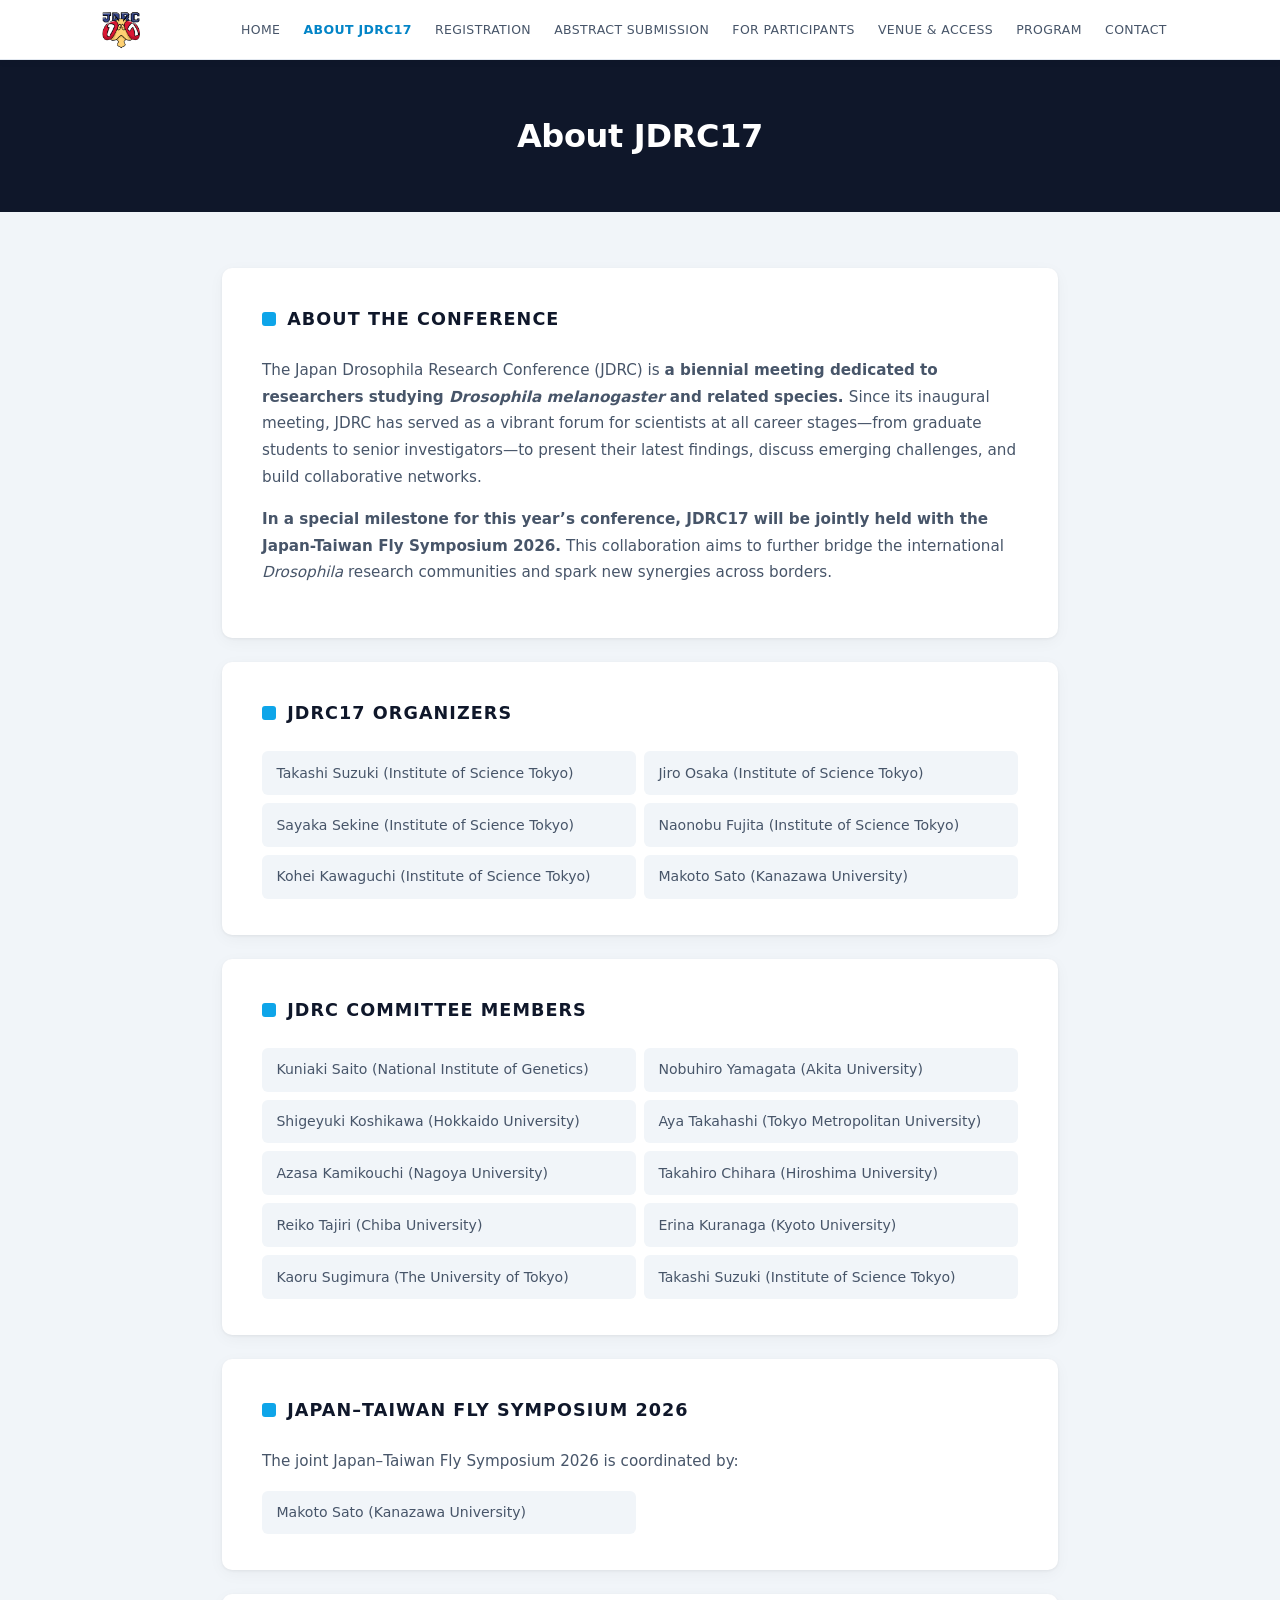
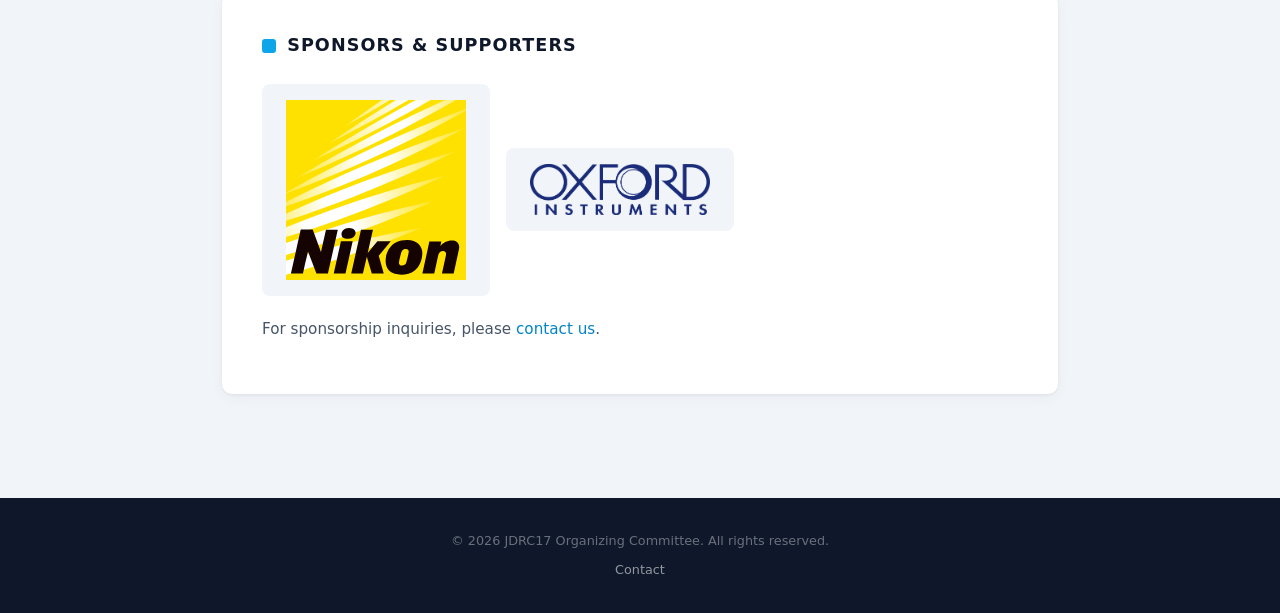
==== about.html @ e9175071 "feat: add JDRC17 organizers" ====
<!DOCTYPE html>
<html lang="ja">
<head>
<!-- Google tag (gtag.js) -->
<script async src="https://www.googletagmanager.com/gtag/js?id=G-LBCGRK3BX6"></script>
<script>
  window.dataLayer = window.dataLayer || [];
  function gtag(){dataLayer.push(arguments);}
  gtag('js', new Date());

  gtag('config', 'G-LBCGRK3BX6');
</script>
  <meta charset="UTF-8">
  <meta name="viewport" content="width=device-width, initial-scale=1.0">
  <title>About JDRC17 – 第17回 日本ショウジョウバエ研究会</title>
  <link rel="stylesheet" href="style.css">
  <link rel="icon" type="image/png" href="images/jdrc17_logo_y.png">
</head>
<body>

<nav>
  <div class="nav-inner">
    <a href="index.html" class="nav-logo"><img src="images/jdrc17_logo_y.png" alt="JDRC17" class="nav-logo-img" height="38"></a>
    <ul class="nav-links" id="navLinks">
      <li><a href="index.html">Home</a></li>
      <li><a href="about.html" class="active">About JDRC17</a></li>
      <li><a href="registration.html">Registration</a></li>
      <li><a href="abstract.html">Abstract Submission</a></li>
      <li><a href="participants.html">For Participants</a></li>
      <li><a href="venue.html">Venue &amp; Access</a></li>
      <li><a href="program.html">Program</a></li>
      <li><a href="contact.html">Contact</a></li>
    </ul>
    <div class="nav-toggle" id="navToggle" aria-label="メニュー">
      <span></span><span></span><span></span>
    </div>
  </div>
</nav>

<div class="page-hero">
  <h1>About JDRC17</h1>
</div>

<main class="container">

  <section class="section-block">
    <h2 class="section-title">About the Conference</h2>
    <p>The Japan Drosophila Research Conference (JDRC) is <strong>a biennial meeting dedicated to researchers studying <em>Drosophila melanogaster</em> and related species. </strong>Since its inaugural meeting, JDRC has served as a vibrant forum for scientists at all career stages—from graduate students to senior investigators—to present their latest findings, discuss emerging challenges, and build collaborative networks.</p>
  
    <p><strong>In a special milestone for this year’s conference, JDRC17 will be jointly held with the Japan-Taiwan Fly Symposium 2026.</strong> This collaboration aims to further bridge the international <em>Drosophila</em> research communities and spark new synergies across borders.</p>
  </section>

  <section class="section-block">
    <h2 class="section-title">JDRC17 Organizers</h2>
    <ul class="organizers-list">
      <li>Takashi Suzuki (Institute of Science Tokyo)</li>
      <li>Jiro Osaka (Institute of Science Tokyo)</li>
      <li>Sayaka Sekine (Institute of Science Tokyo)</li>
      <li>Naonobu Fujita (Institute of Science Tokyo)</li>
      <li>Kohei Kawaguchi (Institute of Science Tokyo)</li>
      <li>Makoto Sato (Kanazawa University)</li>
    </ul>
  </section>

  <section class="section-block">
    <h2 class="section-title">JDRC Committee Members</h2>
    <ul class="organizers-list">
      <li>Kuniaki Saito (National Institute of Genetics)</li>
      <li>Nobuhiro Yamagata (Akita University)</li>
      <li>Shigeyuki Koshikawa (Hokkaido University)</li>
      <li>Aya Takahashi (Tokyo Metropolitan University)</li>
      <li>Azasa Kamikouchi (Nagoya University)</li>
      <li>Takahiro Chihara (Hiroshima University)</li>
      <li>Reiko Tajiri (Chiba University)</li>
      <li>Erina Kuranaga (Kyoto University)</li>
      <li>Kaoru Sugimura (The University of Tokyo)</li>
      <li>Takashi Suzuki (Institute of Science Tokyo)</li>
    </ul>
  </section>

  <section class="section-block">
    <h2 class="section-title">Japan–Taiwan Fly Symposium 2026</h2>
    <p>The joint Japan–Taiwan Fly Symposium 2026 is coordinated by:</p>
    <ul class="organizers-list">
      <li>Makoto Sato (Kanazawa University)</li>
    </ul>
  </section>

  <section class="section-block">
    <h2 class="section-title">Sponsors &amp; Supporters</h2>
    <div class="sponsor-grid">
      <a class="sponsor-item" href="https://www.jp.nikon.com/" target="_blank" rel="noopener noreferrer">
        <img src="images/nikon_logo.svg" alt="Nikon">
      </a>
      <a class="sponsor-item" href="https://www.oxinst.com/" target="_blank" rel="noopener noreferrer">
        <img src="images/oxford_instruments_logo.png" alt="Oxford Instruments">
      </a>
    </div>
    <p style="margin-top:1.25rem;">For sponsorship inquiries, please <a href="contact.html">contact us</a>.</p>
  </section>

</main>

<footer>
  <p>&copy; 2026 JDRC17 Organizing Committee. All rights reserved.</p>
  <p style="margin-top:.4rem;"><a href="contact.html">Contact</a></p>
</footer>

<script>
  document.getElementById('navToggle').addEventListener('click', function() {
    document.getElementById('navLinks').classList.toggle('open');
  });
</script>
</body>
</html>
---- style.css ----
/* ===== Demo Banner ===== */
.demo-banner {
  background: #f59e0b;
  color: #1a1a1a;
  text-align: center;
  padding: .45rem 1rem;
  font-size: .82rem;
  font-weight: 700;
  letter-spacing: .04em;
  position: sticky;
  top: 0;
  z-index: 200;
}

/* ===== Base ===== */
@import url('https://fonts.googleapis.com/css2?family=Inter:wght@300;400;500;600;700;800;900&display=swap');

*, *::before, *::after { box-sizing: border-box; margin: 0; padding: 0; }

:root {
  --ink:        #0f172a;
  --ink-mid:    #475569;
  --ink-light:  #94a3b8;
  --bg:         #f1f5f9;
  --bg-card:    #ffffff;
  --dark:       #0f172a;
  --accent:     #0ea5e9;      /* sky blue */
  --accent-dk:  #0284c7;
  --accent-lt:  #e0f2fe;
  --rule:       #e2e8f0;
  --nav-h:      60px;
}

html { scroll-behavior: smooth; }

body {
  font-family: 'Inter', system-ui, sans-serif;
  color: var(--ink);
  background: var(--bg);
  line-height: 1.75;
}

a { color: var(--accent-dk); text-decoration: none; }
a:hover { text-decoration: underline; }

/* ===== Navigation ===== */
nav {
  position: sticky;
  top: 0;
  z-index: 100;
  background: var(--bg-card);
  height: var(--nav-h);
  display: flex;
  align-items: center;
  border-bottom: 1px solid var(--rule);
  box-shadow: 0 1px 8px rgba(0,0,0,.06);
}

.nav-inner {
  max-width: 1140px;
  width: 100%;
  margin: 0 auto;
  padding: 0 2rem;
  display: flex;
  align-items: center;
}

.nav-logo {
  display: flex;
  align-items: center;
  margin-right: auto;
  padding-right: 2rem;
  text-decoration: none;
  flex-shrink: 0;
}

.nav-logo-img {
  height: 38px;
  width: auto;
  display: block;
}

.nav-links {
  display: flex;
  list-style: none;
  gap: .05rem;
}

.nav-links a {
  display: block;
  color: var(--ink-mid);
  padding: .4rem .7rem;
  font-size: .78rem;
  font-weight: 500;
  letter-spacing: .03em;
  text-transform: uppercase;
  transition: color .15s;
  border-radius: 4px;
}

.nav-links a:hover {
  color: var(--ink);
  background: var(--bg);
  text-decoration: none;
}

.nav-links a.active {
  color: var(--accent-dk);
  font-weight: 700;
  text-decoration: none;
}

/* hamburger */
.nav-toggle {
  display: none;
  flex-direction: column;
  gap: 5px;
  cursor: pointer;
  padding: .5rem;
}
.nav-toggle span {
  display: block;
  width: 22px;
  height: 2px;
  background: var(--ink);
}

/* ===== Hero ===== */
.hero {
  position: relative;
  overflow: hidden;
  min-height: 540px;
  display: flex;
  align-items: center;
  background: var(--dark);
}

.hero-bg {
  position: absolute;
  right: 0;
  top: 0;
  bottom: 0;
  width: 55%;
  height: 100%;
  object-fit: cover;
  object-position: left center;
  z-index: 0;
  filter: brightness(.5) saturate(.7);
}

.hero::after {
  content: '';
  position: absolute;
  inset: 0;
  background: linear-gradient(
    105deg,
    rgba(15,23,42,1)  0%,
    rgba(15,23,42,1)  40%,
    rgba(15,23,42,.1) 60%,
    rgba(15,23,42,0) 100%
  );
  z-index: 1;
}

.hero-content {
  position: relative;
  z-index: 2;
  max-width: 1140px;
  width: 100%;
  margin: 0 auto;
  padding: 5rem 2rem;
}

.hero-badge {
  display: inline-flex;
  align-items: center;
  gap: .5rem;
  background: var(--accent);
  color: #fff;
  font-size: .68rem;
  font-weight: 700;
  letter-spacing: .16em;
  text-transform: uppercase;
  padding: .3rem .9rem;
  border-radius: 20px;
  margin-bottom: 1.5rem;
}

.hero h1 {
  font-size: clamp(1.6rem, 3.5vw, 2.6rem);
  font-weight: 800;
  color: #fff;
  line-height: 1.2;
  max-width: 640px;
  margin-bottom: .5rem;
  letter-spacing: -.01em;
}

.hero h1 span {
  display: block;
  font-size: clamp(.82rem, 1.5vw, 1rem);
  color: rgba(255,255,255,.42);
  font-weight: 400;
  margin-top: .5rem;
  letter-spacing: .01em;
}

/* ===== Jointly Badge ===== */
.jointly-badge {
  display: inline-flex;
  align-items: center;
  margin: 1.25rem 0 2.2rem;
  padding: .45rem 1rem;
  background: rgba(14,165,233,.12);
  color: #7dd3fc;
  font-size: .82rem;
  font-weight: 500;
  border-radius: 4px;
  border: 1px solid rgba(14,165,233,.25);
}

.hero-info {
  display: flex;
  flex-wrap: wrap;
  gap: .75rem;
  max-width: 640px;
}

.hero-info-card {
  background: rgba(255,255,255,.07);
  border: 1px solid rgba(255,255,255,.1);
  border-radius: 8px;
  padding: .9rem 1.3rem;
  min-width: 200px;
  flex: 1;
  backdrop-filter: blur(8px);
}

.hero-info-card .label {
  font-size: .62rem;
  font-weight: 700;
  letter-spacing: .14em;
  text-transform: uppercase;
  color: var(--accent);
  margin-bottom: .3rem;
}

.hero-info-card .value {
  font-size: .88rem;
  font-weight: 600;
  color: #fff;
  line-height: 1.5;
}

.hero-info-card .value-ja {
  font-size: .77rem;
  color: rgba(255,255,255,.38);
  margin-top: .2rem;
}

/* ===== Page Container ===== */
.container {
  max-width: 900px;
  margin: 0 auto;
  padding: 3.5rem 2rem;
}

/* ===== Section Blocks ===== */
.section-block {
  background: var(--bg-card);
  border-radius: 10px;
  padding: 2.25rem 2.5rem;
  margin-bottom: 1.5rem;
  box-shadow: 0 1px 3px rgba(0,0,0,.06), 0 4px 16px rgba(0,0,0,.04);
}

.section-block p {
  margin-bottom: 1rem;
  color: var(--ink-mid);
  font-size: .95rem;
}

/* ===== Section Headings ===== */
h2.section-title {
  font-size: 1.1rem;
  font-weight: 800;
  color: var(--ink);
  margin-bottom: 1.4rem;
  text-transform: uppercase;
  letter-spacing: .06em;
  display: flex;
  align-items: center;
  gap: .7rem;
}

h2.section-title::before {
  content: '';
  display: inline-block;
  width: 14px;
  height: 14px;
  background: var(--accent);
  border-radius: 3px;
  flex-shrink: 0;
}

h3.subsection-title {
  font-size: .88rem;
  font-weight: 700;
  color: var(--ink);
  margin: 1.75rem 0 .6rem;
  text-transform: uppercase;
  letter-spacing: .07em;
  padding-bottom: .4rem;
  border-bottom: 1px solid var(--rule);
}

/* ===== Tables ===== */
.table-wrap {
  overflow-x: auto;
  -webkit-overflow-scrolling: touch;
}

.dates-table {
  width: 100%;
  border-collapse: collapse;
  font-size: .91rem;
}

.dates-table th {
  background: var(--bg);
  color: var(--ink-light);
  font-size: .68rem;
  font-weight: 700;
  letter-spacing: .1em;
  text-transform: uppercase;
  padding: .6rem 1rem;
  text-align: left;
  border-bottom: 2px solid var(--rule);
}

.dates-table td {
  padding: .75rem 1rem;
  border-bottom: 1px solid var(--rule);
  color: var(--ink-mid);
}

.dates-table tbody tr:last-child td { border-bottom: none; }

.dates-table tbody tr:hover td {
  background: var(--accent-lt);
  color: var(--ink);
}

/* ===== Invited Speakers ===== */
.speakers-grid {
  display: grid;
  grid-template-columns: repeat(auto-fill, minmax(200px, 1fr));
  gap: .9rem;
}

.speaker-card {
  background: var(--bg);
  border-radius: 8px;
  padding: 1.1rem 1.2rem;
}

.speaker-card .name {
  font-weight: 700;
  font-size: .95rem;
  color: var(--ink);
}

.speaker-card .affil {
  font-size: .8rem;
  color: var(--ink-light);
  margin-top: .2rem;
}

/* ===== Organizers ===== */
.organizers-list {
  list-style: none;
  display: grid;
  grid-template-columns: repeat(auto-fill, minmax(255px, 1fr));
  gap: .5rem;
}

.organizers-list li {
  font-size: .88rem;
  padding: .6rem .9rem;
  background: var(--bg);
  border-radius: 6px;
  color: var(--ink-mid);
}

/* ===== Sponsors ===== */
.sponsor-grid {
  display: flex;
  flex-wrap: wrap;
  gap: 1rem;
  align-items: center;
}

.sponsor-item {
  display: flex;
  align-items: center;
  justify-content: center;
  background: var(--bg);
  border-radius: 8px;
  padding: 1rem 1.5rem;
  transition: box-shadow .2s;
}

.sponsor-item:hover {
  box-shadow: 0 4px 16px rgba(0,0,0,.1);
  text-decoration: none;
}

.sponsor-item img {
  height: auto;
  width: 180px;
  max-width: 100%;
  object-fit: contain;
  display: block;
}

/* ===== Alert / Announcement ===== */
.alert {
  padding: .85rem 1.1rem;
  margin-bottom: .6rem;
  background: var(--accent-lt);
  border-radius: 6px;
  font-size: .88rem;
  color: var(--ink-mid);
  border-left: 3px solid var(--accent);
}

/* ===== Button ===== */
.btn {
  display: inline-block;
  background: var(--accent);
  color: #fff !important;
  font-weight: 700;
  padding: .65rem 1.8rem;
  border-radius: 6px;
  font-size: .85rem;
  letter-spacing: .04em;
  text-transform: uppercase;
  transition: background .15s, box-shadow .15s;
  text-decoration: none !important;
  margin-top: .75rem;
}

.btn:hover {
  background: var(--accent-dk);
  box-shadow: 0 4px 16px rgba(14,165,233,.35);
}

/* ===== Page Hero (inner pages) ===== */
.page-hero {
  background: var(--dark);
  color: #fff;
  padding: 3rem 2rem;
  text-align: center;
}

.page-hero h1 {
  font-size: clamp(1.4rem, 3vw, 2rem);
  font-weight: 800;
  letter-spacing: -.01em;
}

/* ===== Contact ===== */
.contact-grid {
  display: grid;
  grid-template-columns: repeat(auto-fill, minmax(280px, 1fr));
  gap: 1rem;
}

.contact-card {
  background: var(--bg);
  border-radius: 8px;
  padding: 1.3rem 1.4rem;
}

.contact-card .role {
  font-size: .65rem;
  font-weight: 700;
  text-transform: uppercase;
  letter-spacing: .12em;
  color: var(--accent-dk);
  margin-bottom: .4rem;
}

/* ===== Footer ===== */
footer {
  background: var(--dark);
  color: rgba(255,255,255,.38);
  text-align: center;
  padding: 2rem 1.5rem;
  font-size: .8rem;
  margin-top: 1.5rem;
}

footer a { color: rgba(255,255,255,.55); }
footer a:hover { color: #fff; text-decoration: none; }

/* ===== Responsive ===== */
@media (max-width: 700px) {
  .hero-bg { width: 100%; object-position: 5% center; }
  .hero-content { padding: 3rem 1.5rem; }
  .nav-links {
    display: none;
    flex-direction: column;
    background: var(--bg-card);
    position: absolute;
    top: var(--nav-h);
    left: 0; right: 0;
    padding: .5rem 0;
    box-shadow: 0 4px 16px rgba(0,0,0,.08);
    border-top: 1px solid var(--rule);
  }
  .nav-links.open { display: flex; }
  .nav-links a { font-size: .85rem; padding: .6rem 1.5rem; }
  .nav-toggle { display: flex; }
  .nav-inner { position: relative; }
  .hero-info-card { min-width: 100%; }
  .container { padding: 2rem 1rem; }
  .section-block { padding: 1.5rem 1.25rem; margin-bottom: 1rem; }
}
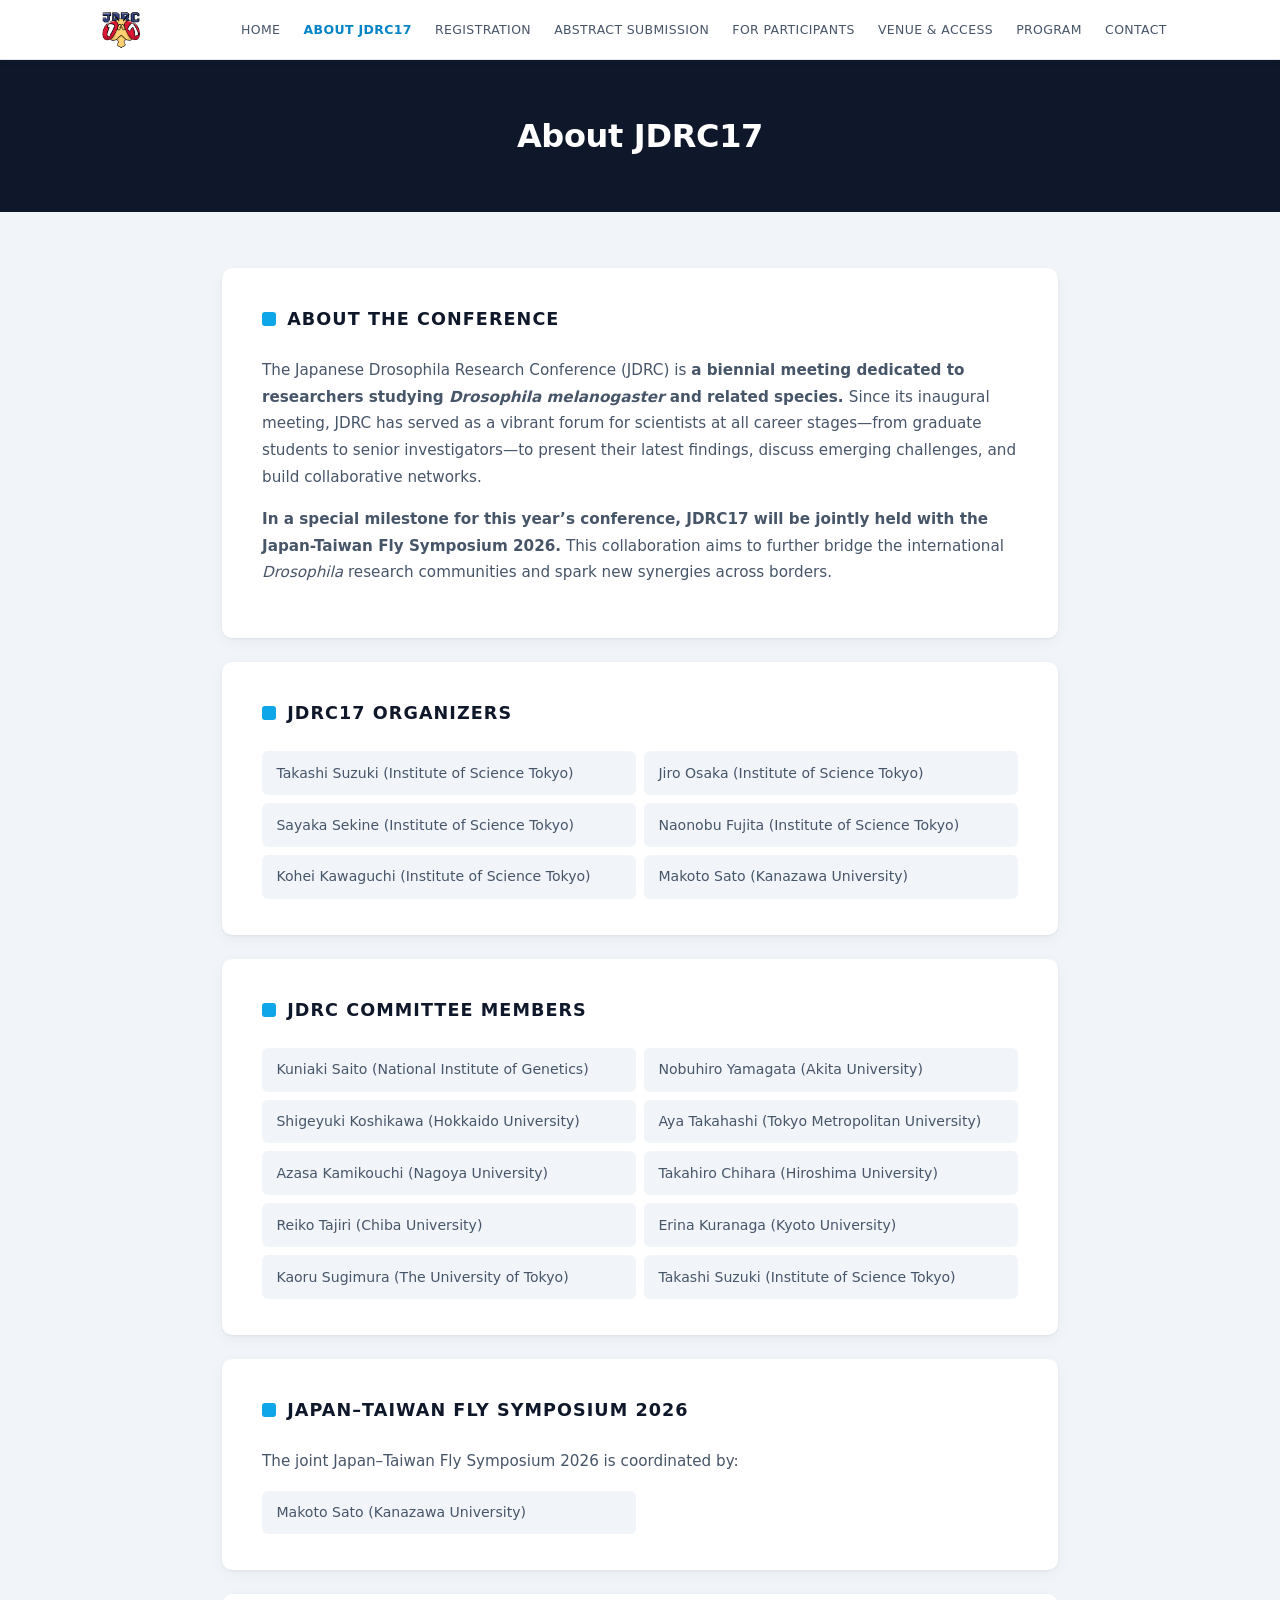
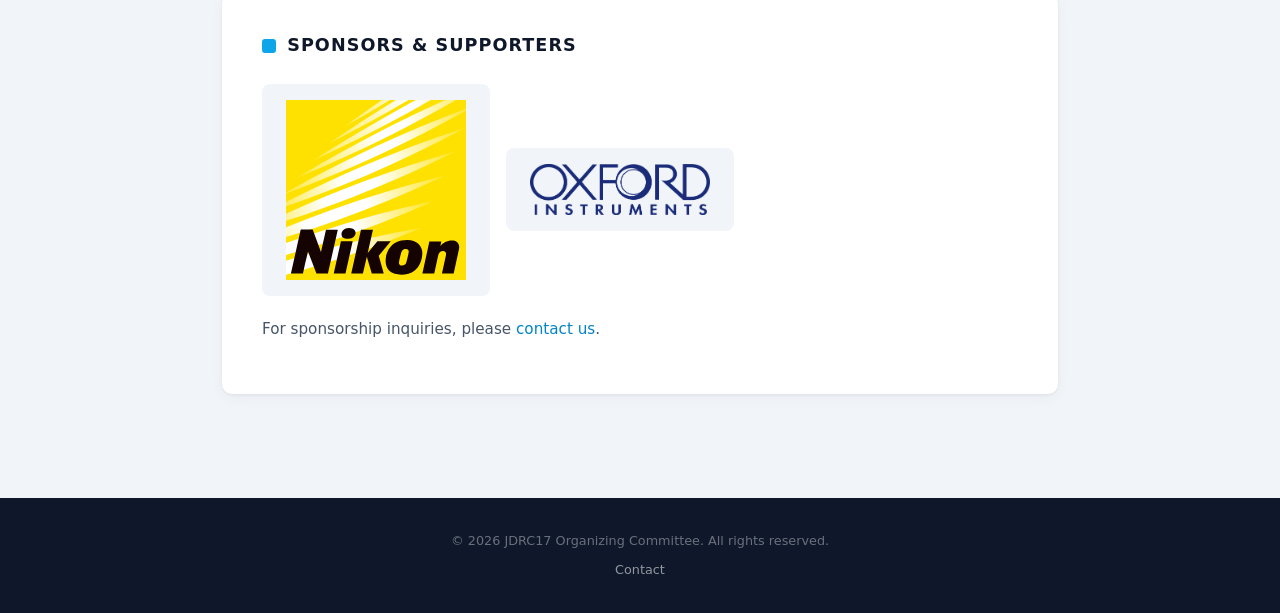
==== commit 3a73fde9: "fix: conference name" ====
--- a/about.html
+++ b/about.html
@@ -45,7 +45,7 @@
 
   <section class="section-block">
     <h2 class="section-title">About the Conference</h2>
-    <p>The Japan Drosophila Research Conference (JDRC) is <strong>a biennial meeting dedicated to researchers studying <em>Drosophila melanogaster</em> and related species. </strong>Since its inaugural meeting, JDRC has served as a vibrant forum for scientists at all career stages—from graduate students to senior investigators—to present their latest findings, discuss emerging challenges, and build collaborative networks.</p>
+    <p>The Japanese Drosophila Research Conference (JDRC) is <strong>a biennial meeting dedicated to researchers studying <em>Drosophila melanogaster</em> and related species. </strong>Since its inaugural meeting, JDRC has served as a vibrant forum for scientists at all career stages—from graduate students to senior investigators—to present their latest findings, discuss emerging challenges, and build collaborative networks.</p>
   
     <p><strong>In a special milestone for this year’s conference, JDRC17 will be jointly held with the Japan-Taiwan Fly Symposium 2026.</strong> This collaboration aims to further bridge the international <em>Drosophila</em> research communities and spark new synergies across borders.</p>
   </section>
--- a/style.css
+++ b/style.css
@@ -374,6 +374,27 @@
   font-size: .8rem;
   color: var(--ink-light);
   margin-top: .2rem;
+}
+
+.keynote-card {
+  border-left: 4px solid var(--accent);
+  padding: 1.4rem 1.6rem;
+}
+
+.keynote-card .talk-title {
+  font-size: 1.15rem;
+  font-weight: 700;
+  color: var(--ink);
+  line-height: 1.5;
+  margin-bottom: .8rem;
+}
+
+.keynote-card .name {
+  font-size: 1rem;
+}
+
+.keynote-card .affil {
+  font-size: .85rem;
 }
 
 /* ===== Organizers ===== */
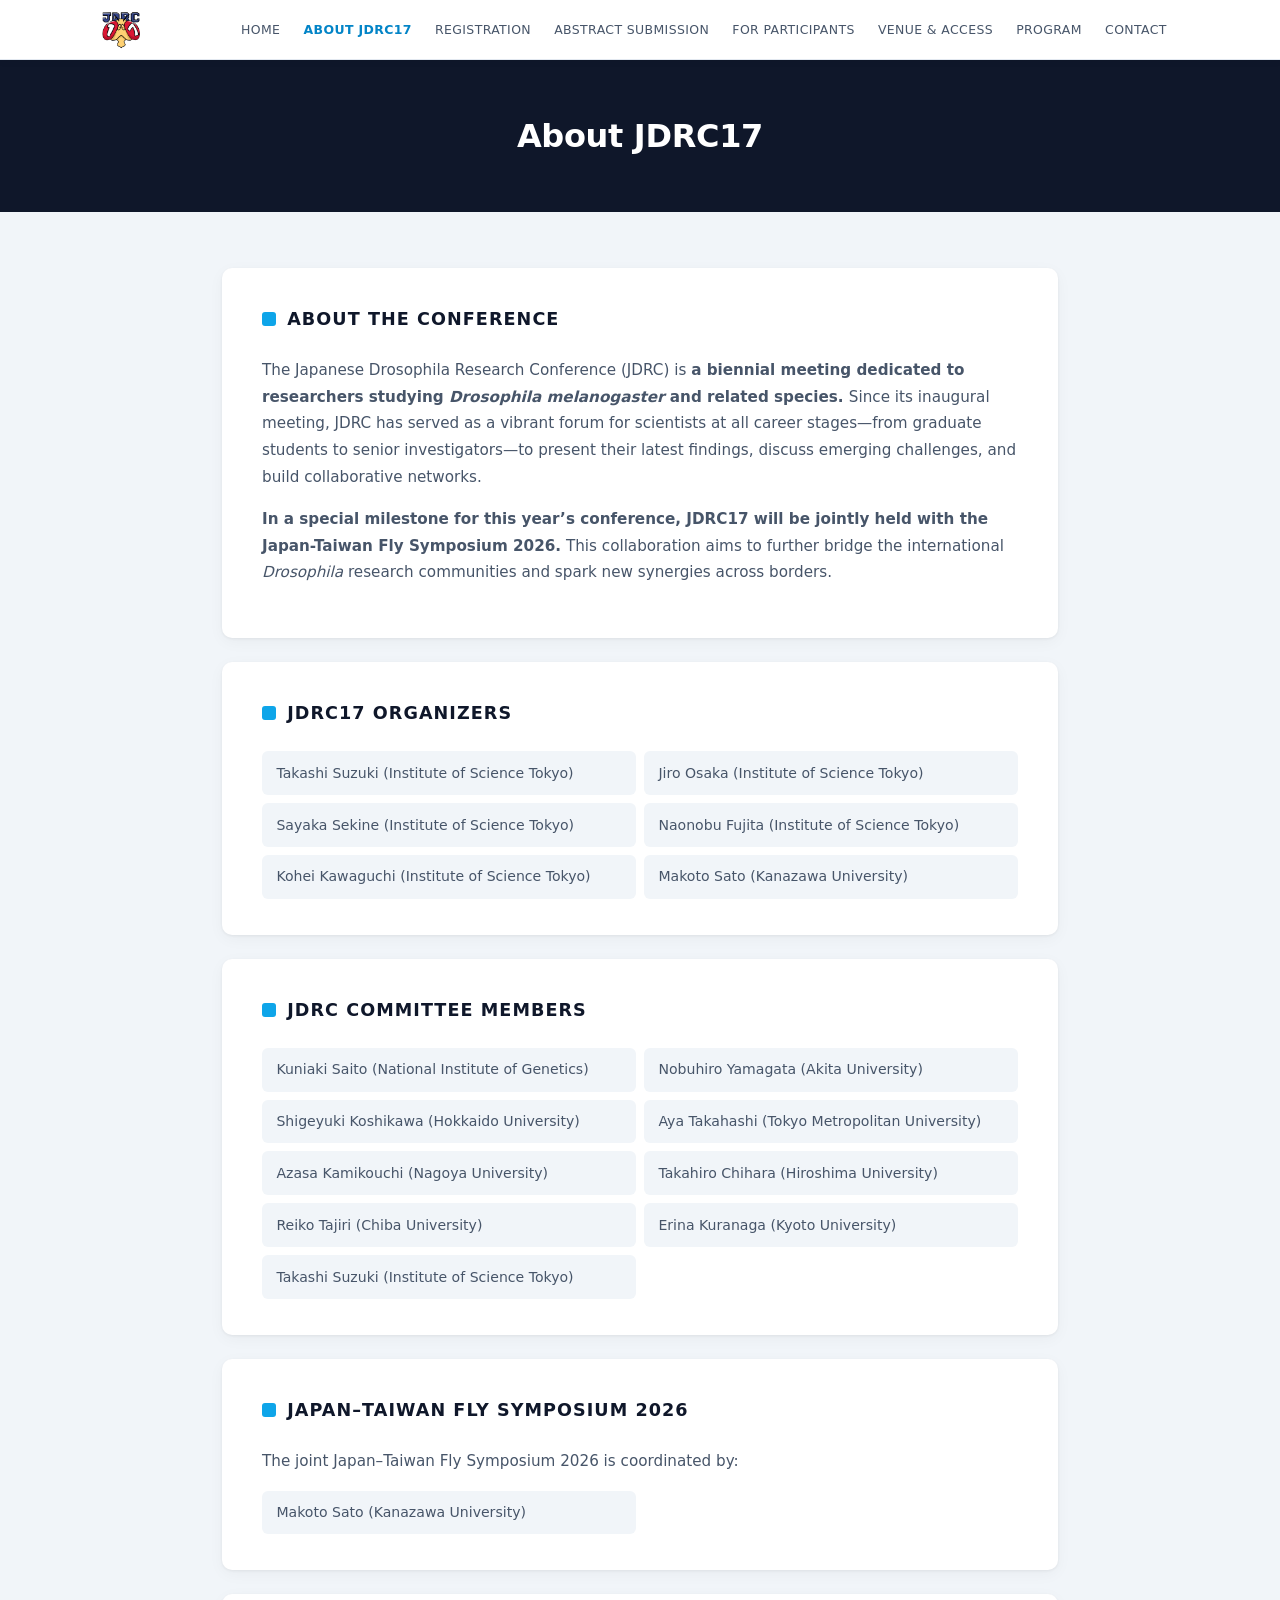
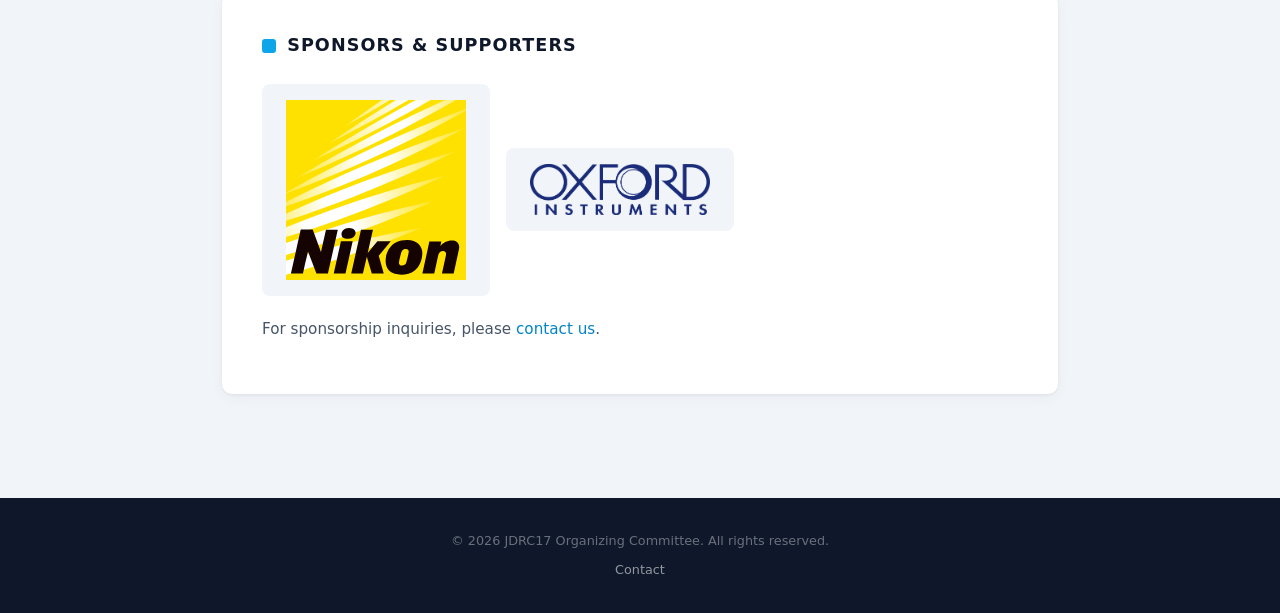
==== commit 1bc3b062: "fix: JDRC Committee Members" ====
--- a/about.html
+++ b/about.html
@@ -73,7 +73,6 @@
       <li>Takahiro Chihara (Hiroshima University)</li>
       <li>Reiko Tajiri (Chiba University)</li>
       <li>Erina Kuranaga (Kyoto University)</li>
-      <li>Kaoru Sugimura (The University of Tokyo)</li>
       <li>Takashi Suzuki (Institute of Science Tokyo)</li>
     </ul>
   </section>
--- a/style.css
+++ b/style.css
@@ -349,6 +349,19 @@
 .dates-table tbody tr:hover td {
   background: var(--accent-lt);
   color: var(--ink);
+}
+
+.dates-table td[rowspan] {
+  text-align: center;
+  vertical-align: middle;
+  background: var(--bg);
+}
+
+.table-subnote {
+  display: inline-block;
+  font-size: .72rem;
+  color: var(--ink-light);
+  margin-top: .15rem;
 }
 
 /* ===== Invited Speakers ===== */
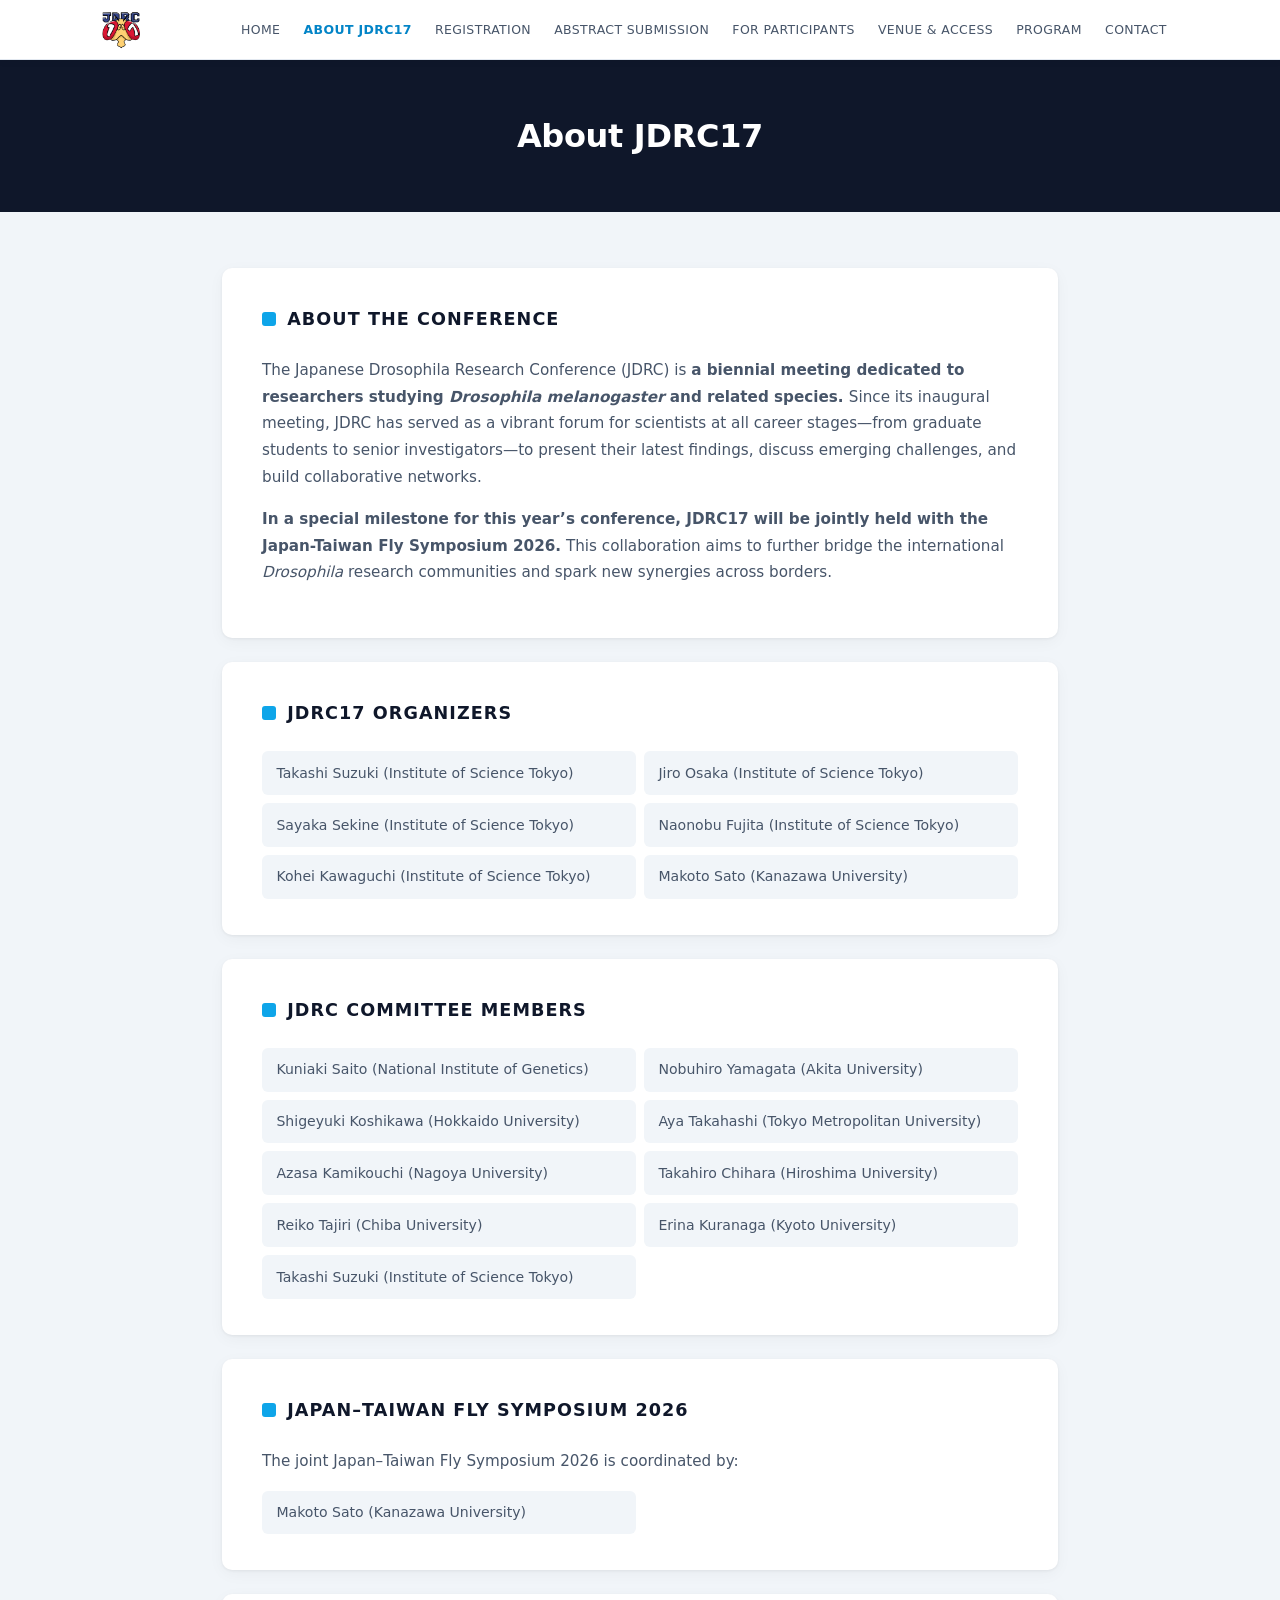
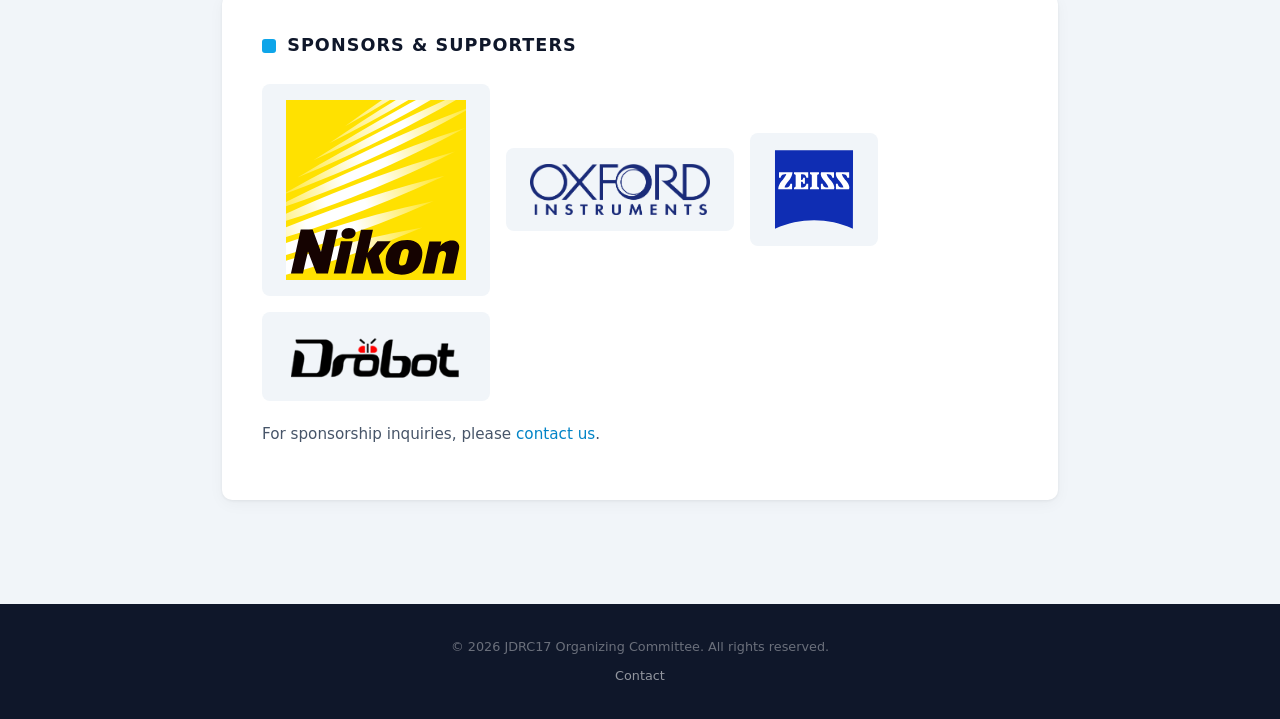
==== commit 039edc1f: "feat: update timetable, presentation guideline and sponsors - Program: new timetable with session ti" ====
--- a/about.html
+++ b/about.html
@@ -94,6 +94,12 @@
       <a class="sponsor-item" href="https://www.oxinst.com/" target="_blank" rel="noopener noreferrer">
         <img src="images/oxford_instruments_logo.png" alt="Oxford Instruments">
       </a>
+      <a class="sponsor-item" href="https://www.zeiss.co.jp/" target="_blank" rel="noopener noreferrer">
+        <img src="images/zeiss_logo.svg" alt="Carl Zeiss Co., Ltd." style="width:80px;">
+      </a>
+      <a class="sponsor-item" href="https://www.drobot.com.tw/" target="_blank" rel="noopener noreferrer">
+        <img src="images/drobot_logo.png" alt="DroBot Biotechnology">
+      </a>
     </div>
     <p style="margin-top:1.25rem;">For sponsorship inquiries, please <a href="contact.html">contact us</a>.</p>
   </section>
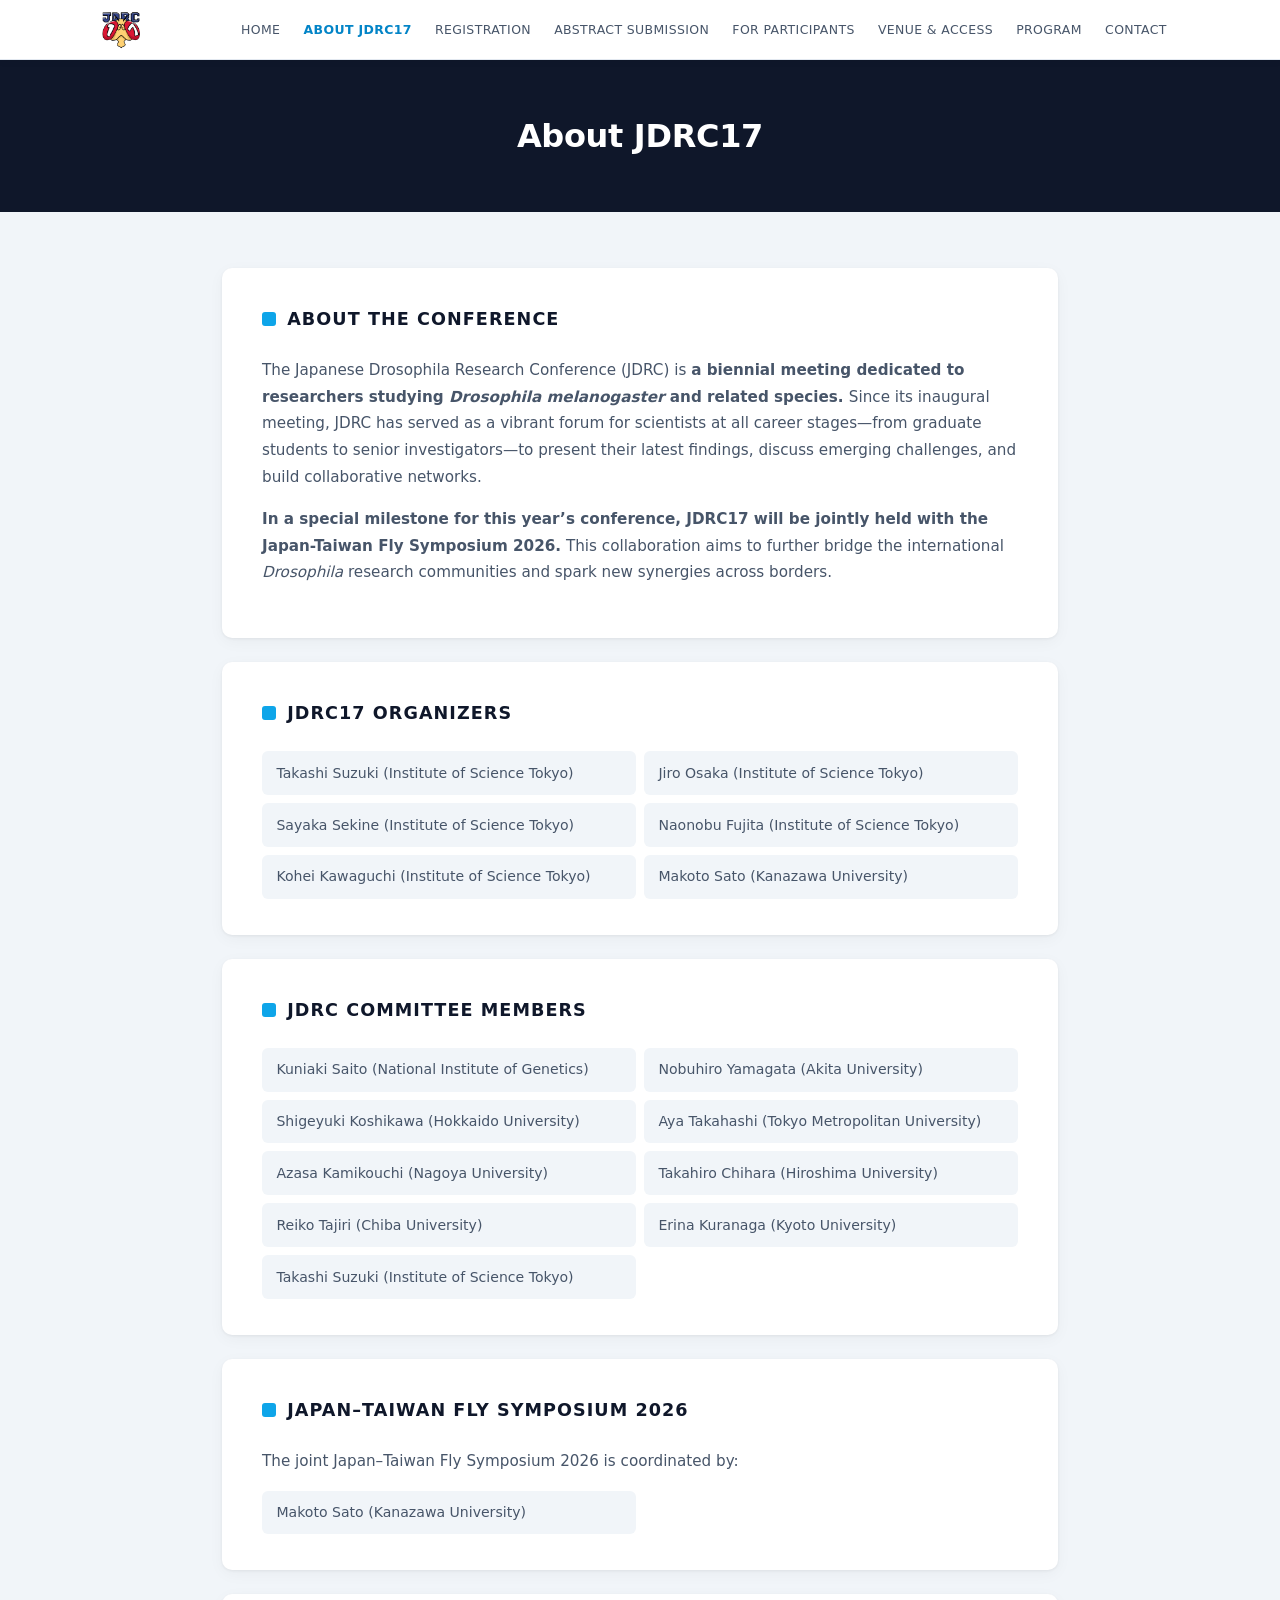
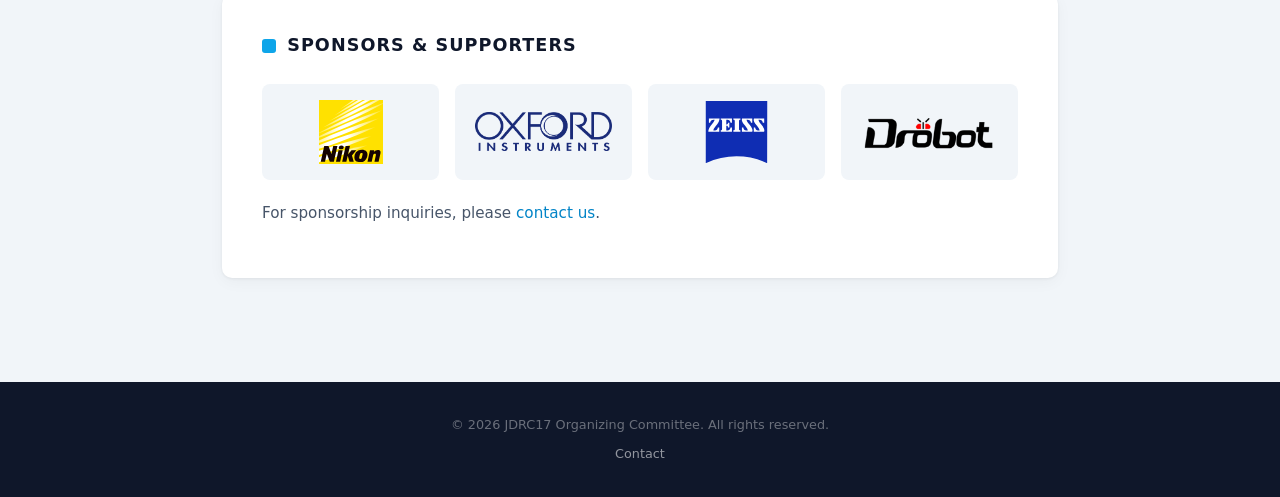
==== commit 86139597: "fix: sponsor logos" ====
--- a/about.html
+++ b/about.html
@@ -95,7 +95,7 @@
         <img src="images/oxford_instruments_logo.png" alt="Oxford Instruments">
       </a>
       <a class="sponsor-item" href="https://www.zeiss.co.jp/" target="_blank" rel="noopener noreferrer">
-        <img src="images/zeiss_logo.svg" alt="Carl Zeiss Co., Ltd." style="width:80px;">
+        <img src="images/zeiss_logo.svg" alt="Carl Zeiss Co., Ltd.">
       </a>
       <a class="sponsor-item" href="https://www.drobot.com.tw/" target="_blank" rel="noopener noreferrer">
         <img src="images/drobot_logo.png" alt="DroBot Biotechnology">
--- a/style.css
+++ b/style.css
@@ -428,10 +428,9 @@
 
 /* ===== Sponsors ===== */
 .sponsor-grid {
-  display: flex;
-  flex-wrap: wrap;
+  display: grid;
+  grid-template-columns: repeat(auto-fit, minmax(130px, 1fr));
   gap: 1rem;
-  align-items: center;
 }
 
 .sponsor-item {
@@ -440,7 +439,7 @@
   justify-content: center;
   background: var(--bg);
   border-radius: 8px;
-  padding: 1rem 1.5rem;
+  padding: 1rem 1.25rem;
   transition: box-shadow .2s;
 }
 
@@ -449,13 +448,37 @@
   text-decoration: none;
 }
 
+/* Every logo gets the same box; object-fit keeps its aspect ratio inside it */
 .sponsor-item img {
-  height: auto;
-  width: 180px;
-  max-width: 100%;
+  width: 100%;
+  height: 64px;
   object-fit: contain;
   display: block;
 }
+
+/* Compact sponsor strip (top page) */
+.sponsor-strip { padding: 1.5rem 2.5rem; }
+
+.sponsor-strip-head {
+  display: flex;
+  align-items: baseline;
+  justify-content: space-between;
+  margin-bottom: .9rem;
+}
+
+.sponsor-strip-label {
+  font-size: .72rem;
+  font-weight: 700;
+  letter-spacing: .12em;
+  text-transform: uppercase;
+  color: var(--ink-light);
+}
+
+.sponsor-strip-head a { font-size: .78rem; }
+
+.sponsor-strip .sponsor-grid { gap: .75rem; }
+.sponsor-strip .sponsor-item { padding: .75rem 1rem; }
+.sponsor-strip .sponsor-item img { height: 44px; }
 
 /* ===== Alert / Announcement ===== */
 .alert {
@@ -560,4 +583,5 @@
   .hero-info-card { min-width: 100%; }
   .container { padding: 2rem 1rem; }
   .section-block { padding: 1.5rem 1.25rem; margin-bottom: 1rem; }
-}
+  .sponsor-strip { padding: 1.25rem; }
+}
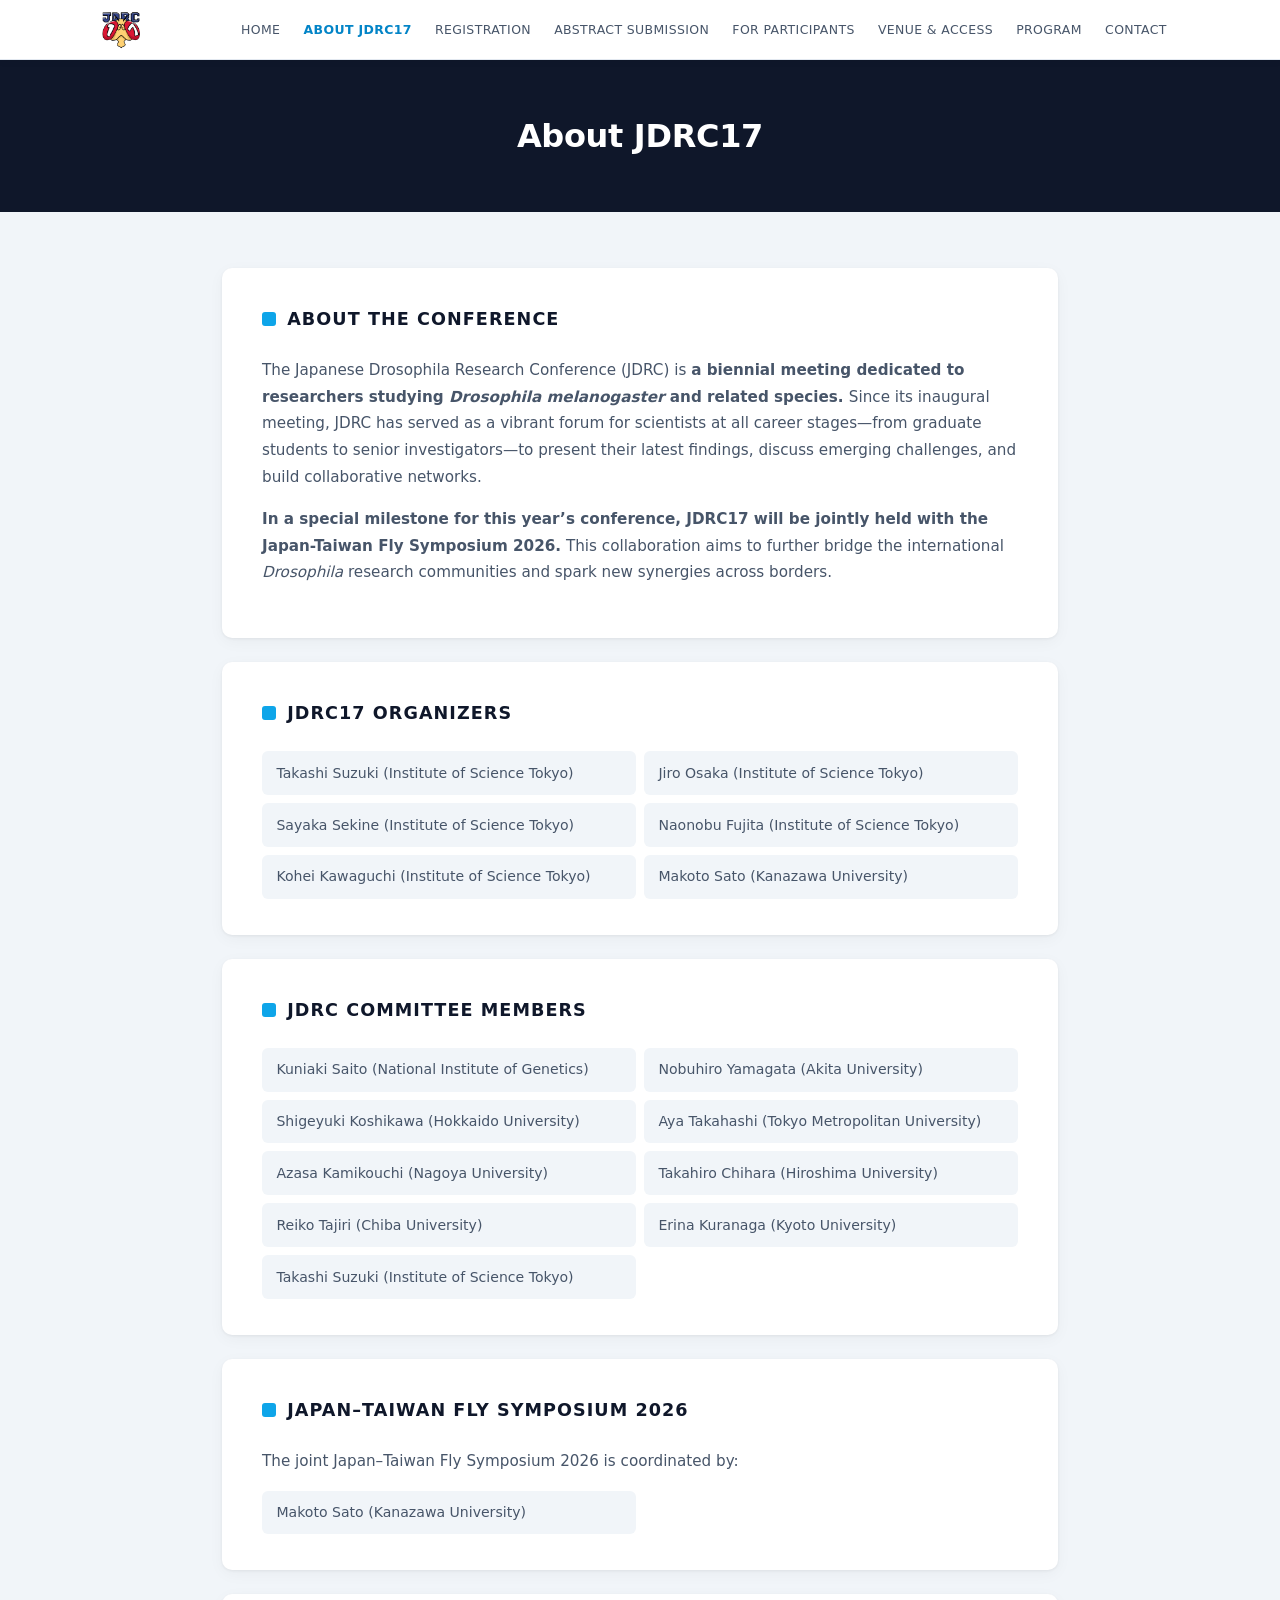
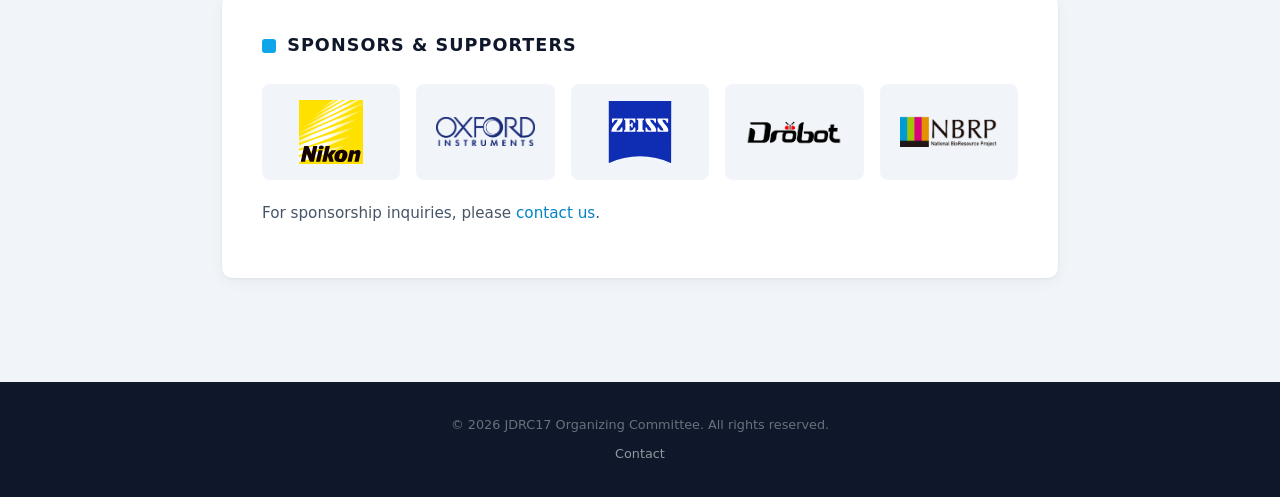
==== commit 1c0666ee: "feat: add NBRP to sponsors - Home/About: add National BioResource Project (NBRP) logo at the end of " ====
--- a/about.html
+++ b/about.html
@@ -100,6 +100,9 @@
       <a class="sponsor-item" href="https://www.drobot.com.tw/" target="_blank" rel="noopener noreferrer">
         <img src="images/drobot_logo.png" alt="DroBot Biotechnology">
       </a>
+      <a class="sponsor-item" href="https://nbrp.jp/en/" target="_blank" rel="noopener noreferrer">
+        <img class="logo-on-white" src="images/nbrp_logo.jpg" alt="National BioResource Project (NBRP)">
+      </a>
     </div>
     <p style="margin-top:1.25rem;">For sponsorship inquiries, please <a href="contact.html">contact us</a>.</p>
   </section>
--- a/style.css
+++ b/style.css
@@ -455,6 +455,9 @@
   object-fit: contain;
   display: block;
 }
+
+/* Logos supplied on a white background blend into the card instead of showing a white box */
+.sponsor-item img.logo-on-white { mix-blend-mode: multiply; }
 
 /* Compact sponsor strip (top page) */
 .sponsor-strip { padding: 1.5rem 2.5rem; }
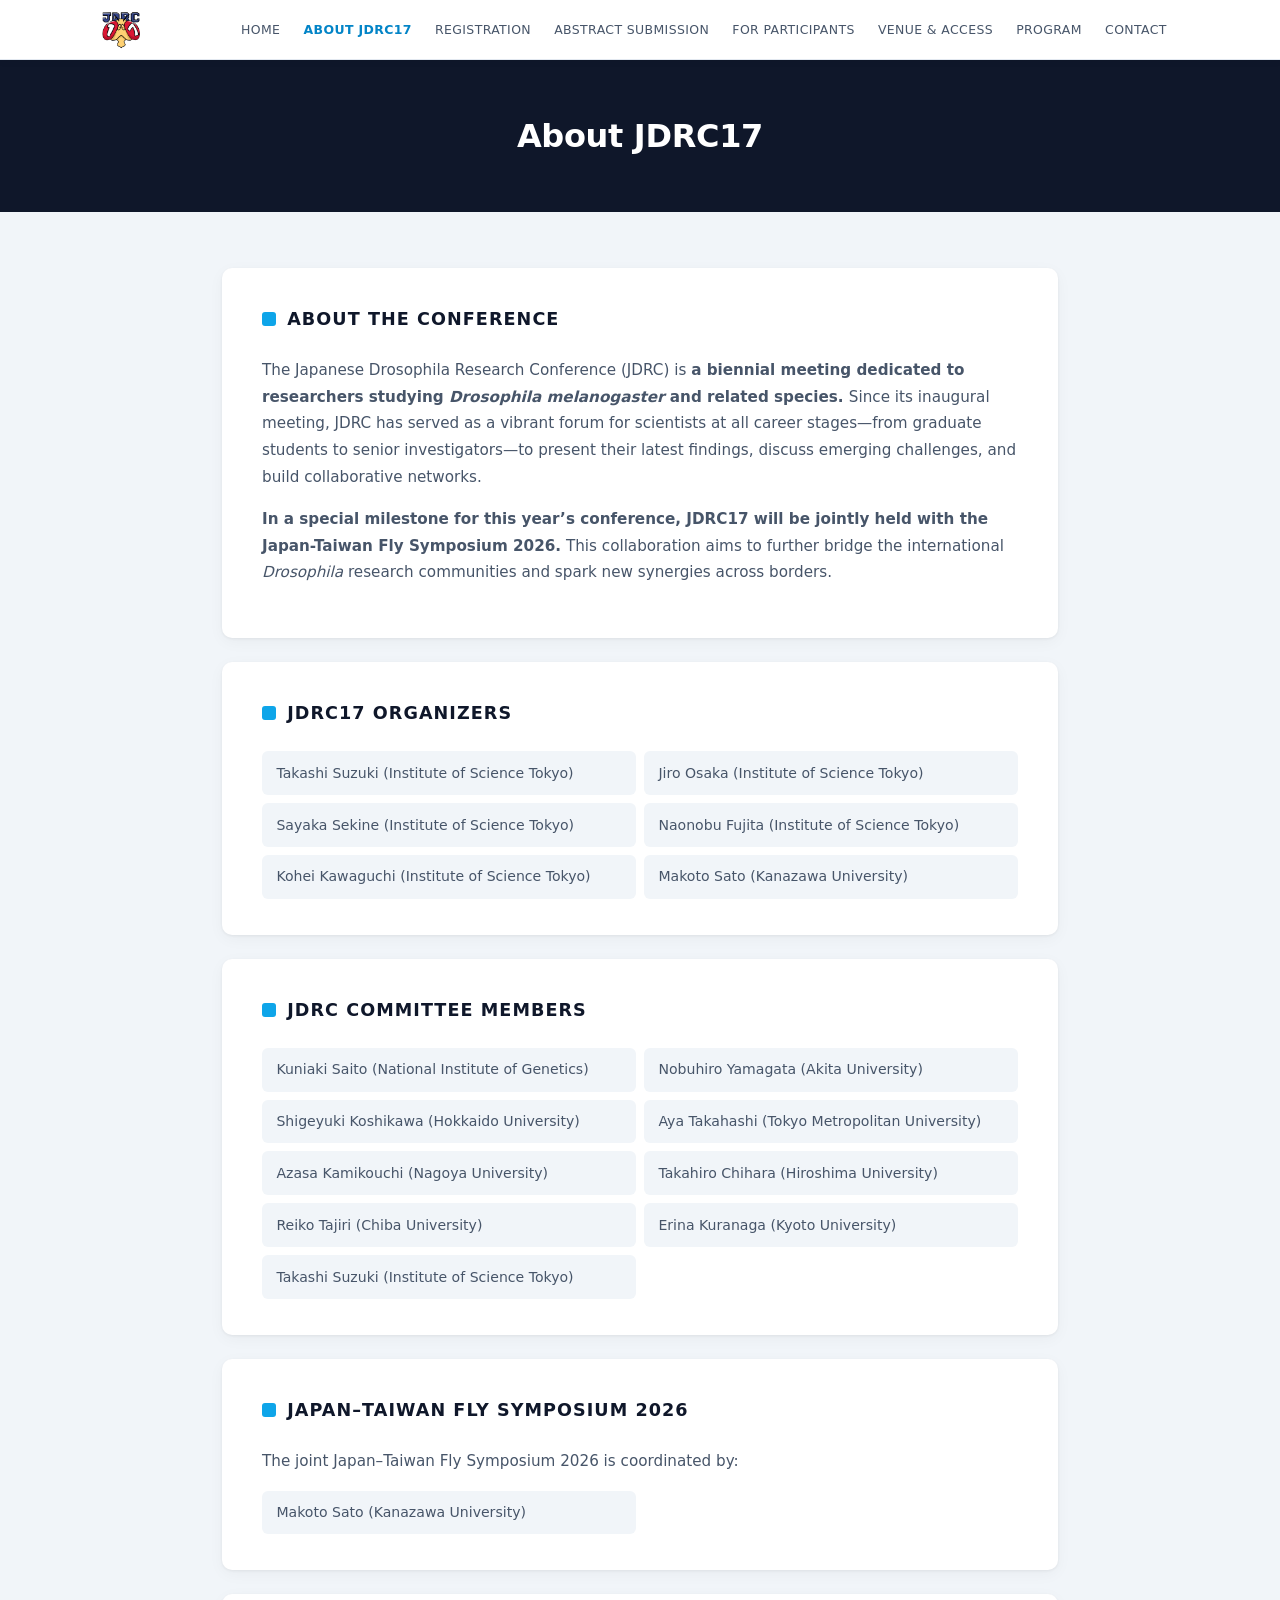
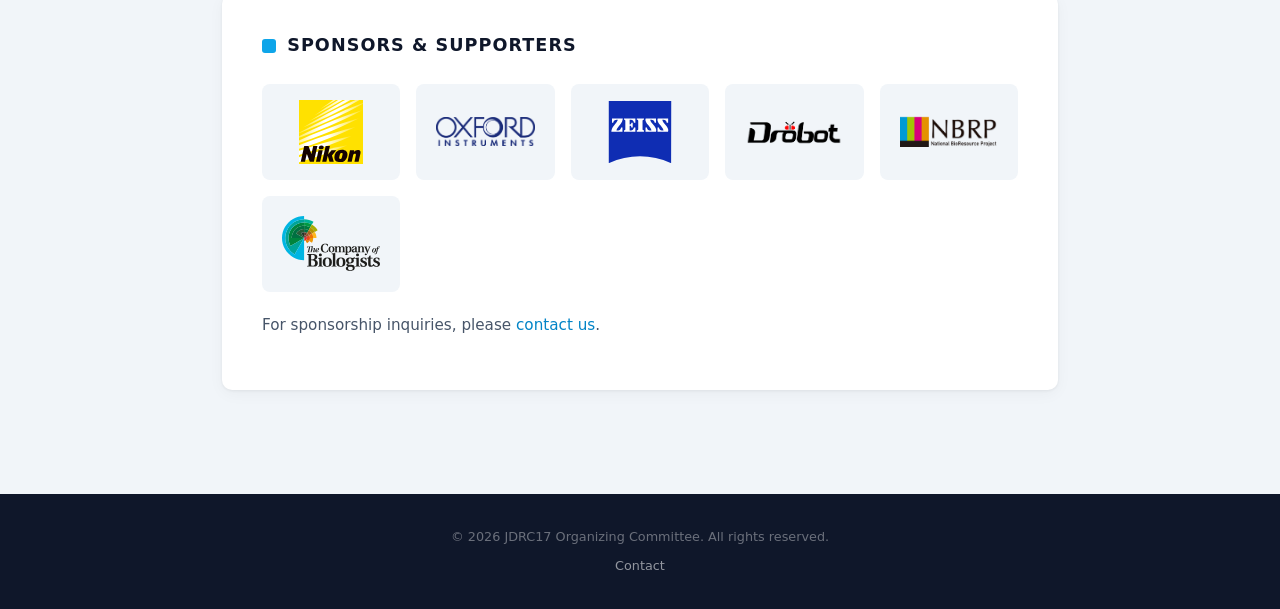
==== commit 6ac2edf3: "feat: add The Company of Biologists to sponsors - Home/About: add The Company of Biologists logo at " ====
--- a/about.html
+++ b/about.html
@@ -103,6 +103,9 @@
       <a class="sponsor-item" href="https://nbrp.jp/en/" target="_blank" rel="noopener noreferrer">
         <img class="logo-on-white" src="images/nbrp_logo.jpg" alt="National BioResource Project (NBRP)">
       </a>
+      <a class="sponsor-item" href="https://www.biologists.com/" target="_blank" rel="noopener noreferrer">
+        <img src="images/company_of_biologists_logo.svg" alt="The Company of Biologists">
+      </a>
     </div>
     <p style="margin-top:1.25rem;">For sponsorship inquiries, please <a href="contact.html">contact us</a>.</p>
   </section>
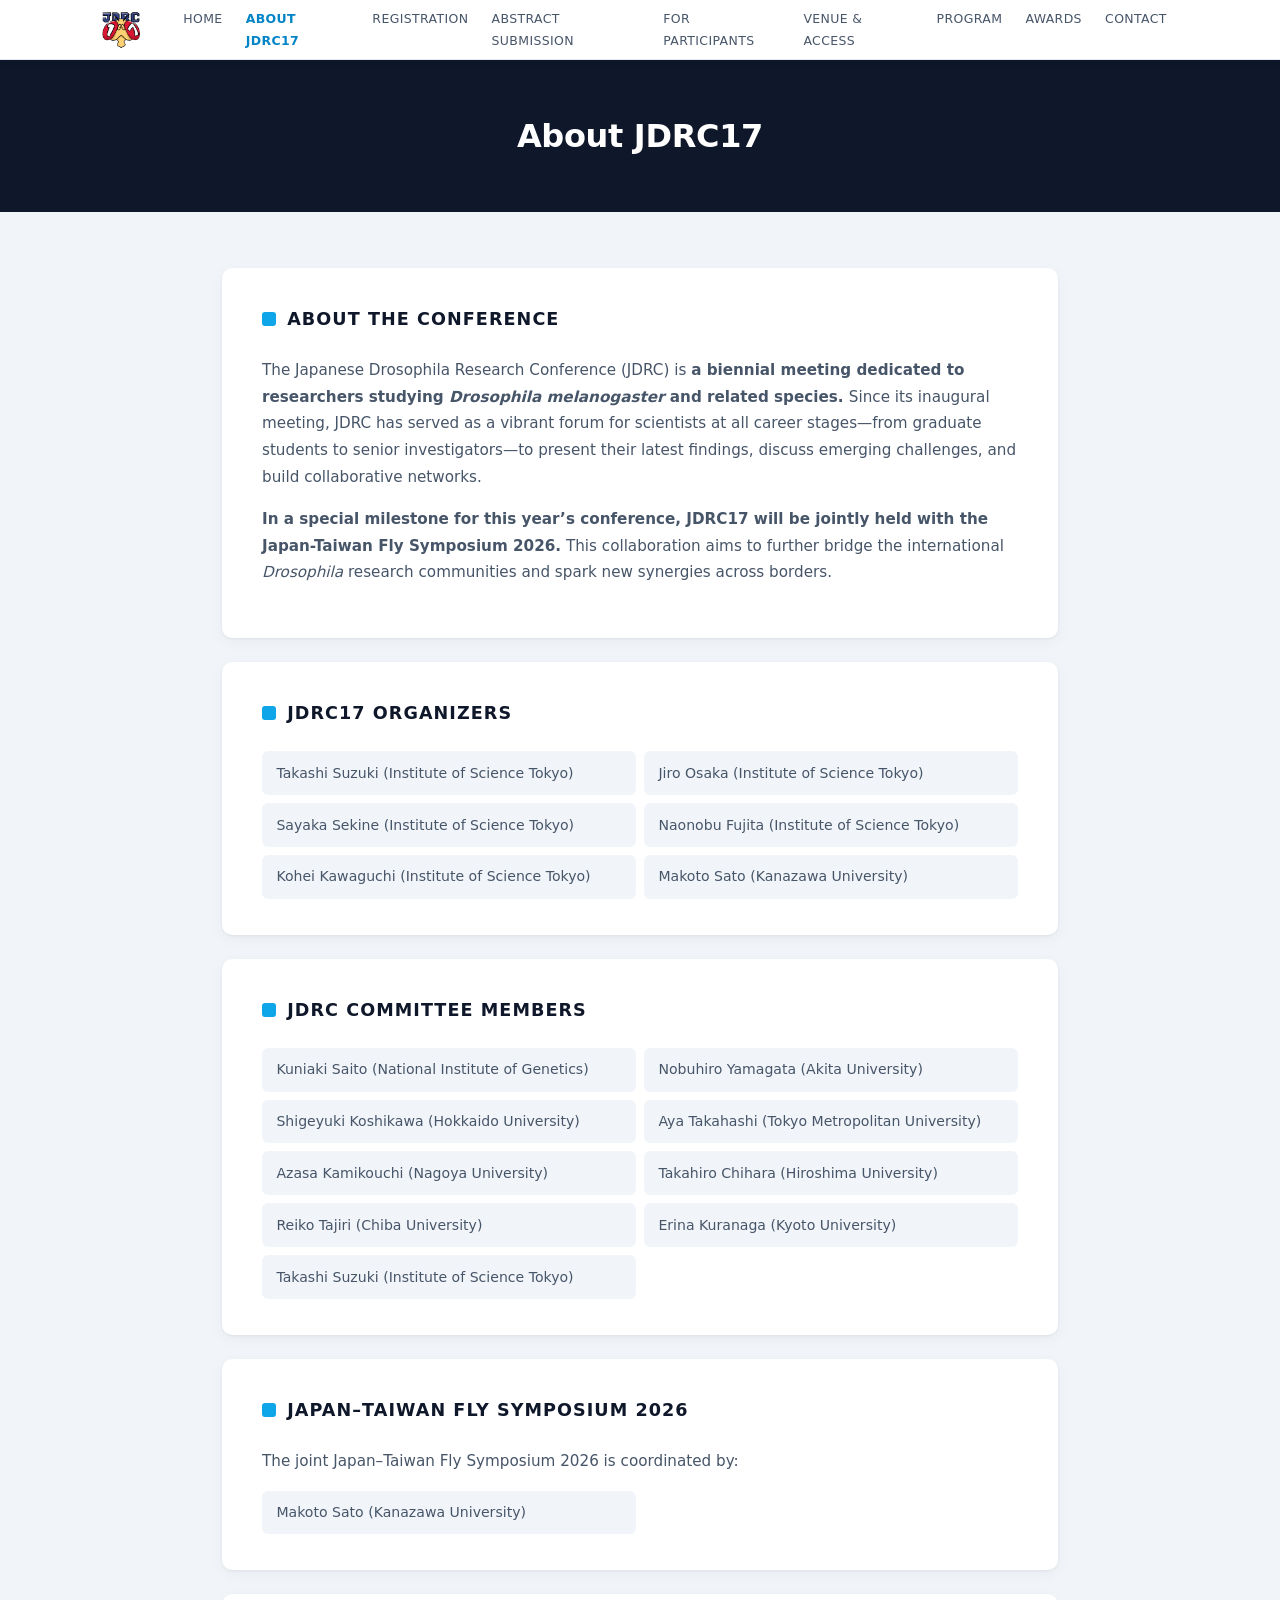
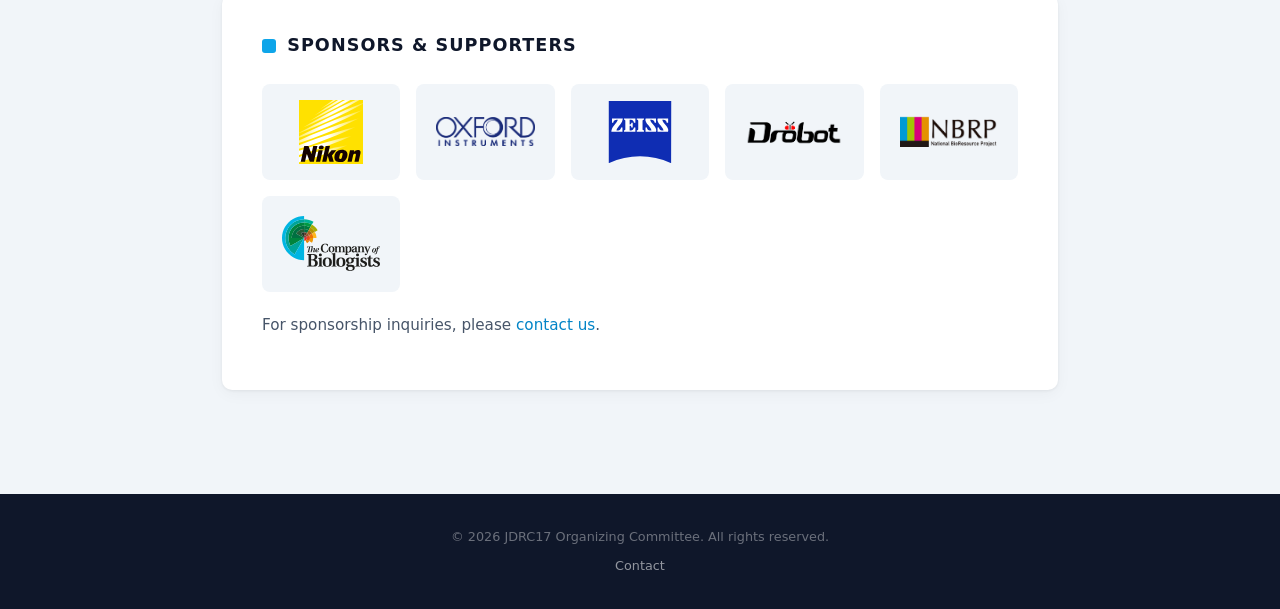
==== commit ec2d082e: "feat: awardを公開" ====
--- a/about.html
+++ b/about.html
@@ -29,6 +29,7 @@
       <li><a href="participants.html">For Participants</a></li>
       <li><a href="venue.html">Venue &amp; Access</a></li>
       <li><a href="program.html">Program</a></li>
+      <li><a href="awards.html">Awards</a></li>
       <li><a href="contact.html">Contact</a></li>
     </ul>
     <div class="nav-toggle" id="navToggle" aria-label="メニュー">
--- a/style.css
+++ b/style.css
@@ -479,8 +479,9 @@
 
 .sponsor-strip-head a { font-size: .78rem; }
 
-.sponsor-strip .sponsor-grid { gap: .75rem; }
-.sponsor-strip .sponsor-item { padding: .75rem 1rem; }
+/* Narrower cards than the About page so the whole strip stays on one row on desktop */
+.sponsor-strip .sponsor-grid { grid-template-columns: repeat(auto-fit, minmax(88px, 1fr)); gap: .75rem; }
+.sponsor-strip .sponsor-item { padding: .75rem; }
 .sponsor-strip .sponsor-item img { height: 44px; }
 
 /* ===== Alert / Announcement ===== */
